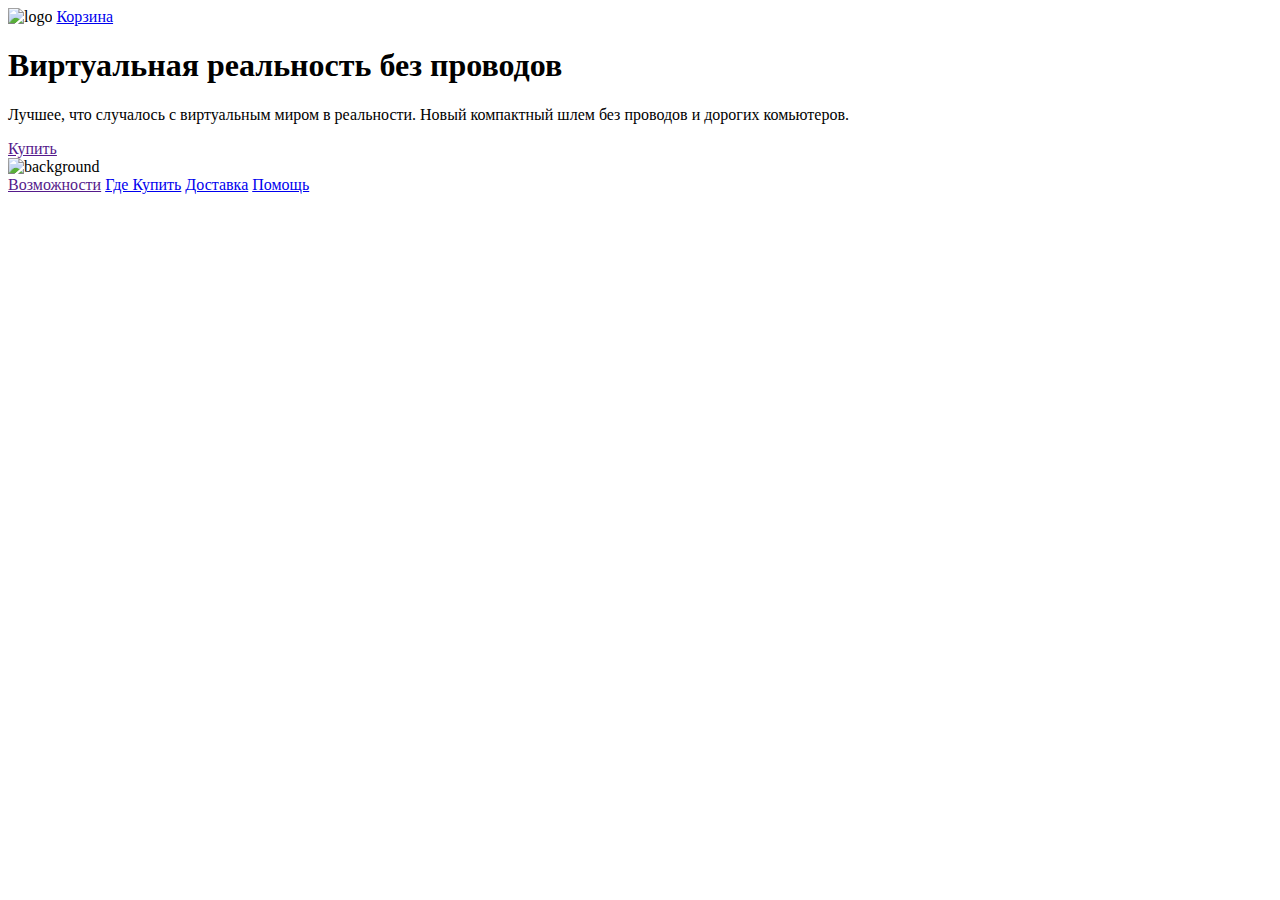
==== Week8/index_figmaboot.html @ 86f2ce25 "figma" ====
<!DOCTYPE html>
<html lang="en">
  <head>
    <meta charset="UTF-8" />
    <meta http-equiv="X-UA-Compatible" content="IE=edge" />
    <meta name="viewport" content="width=device-width, initial-scale=1.0" />
    <link rel="font1" href="assets/styles/IntroDemoCond-LightCAPS.otf" />
    <link rel="font1" href="assets/styles/RobotoSlab-VariableFont_wght.ttf" />
    <link rel="stylesheet" href="assets/styles/style3.css" />
    <link rel="stylesheet" href="assets/styles/normalize.css" />
    <title>VR</title>
  </head>
  <body class="site">
    <header>
      <img class="logo" src="assets/images/logo.svg" alt="logo" />
      <a class="basket basket_button" href="!#">Корзина</a>
    </header>
    <main>
      <section class="main-part">
        <div class="text">
          <h1 class="main-title">Виртуальная реальность без проводов</h1>
          <p class="second-paragraph">
            Лучшее, что случалось с виртуальным миром в реальности. Новый
            компактный шлем без проводов и дорогих комьютеров.
          </p>
          <a class="main-button" href="">Купить</a>
        </div>
        <div class="main-image">
          <img src="assets/images/background.svg" alt="background" />
        </div>
      </section>
    </main>
    <footer>
      <nav>
        <a class="menu" href="">Возможности</a>
        <a class="menu" href="!#">Где Купить</a>
        <a class="menu" href="!#">Доставка</a>
        <a class="menu" href="!#">Помощь</a>
      </nav>
    </footer>
  </body>
</html>
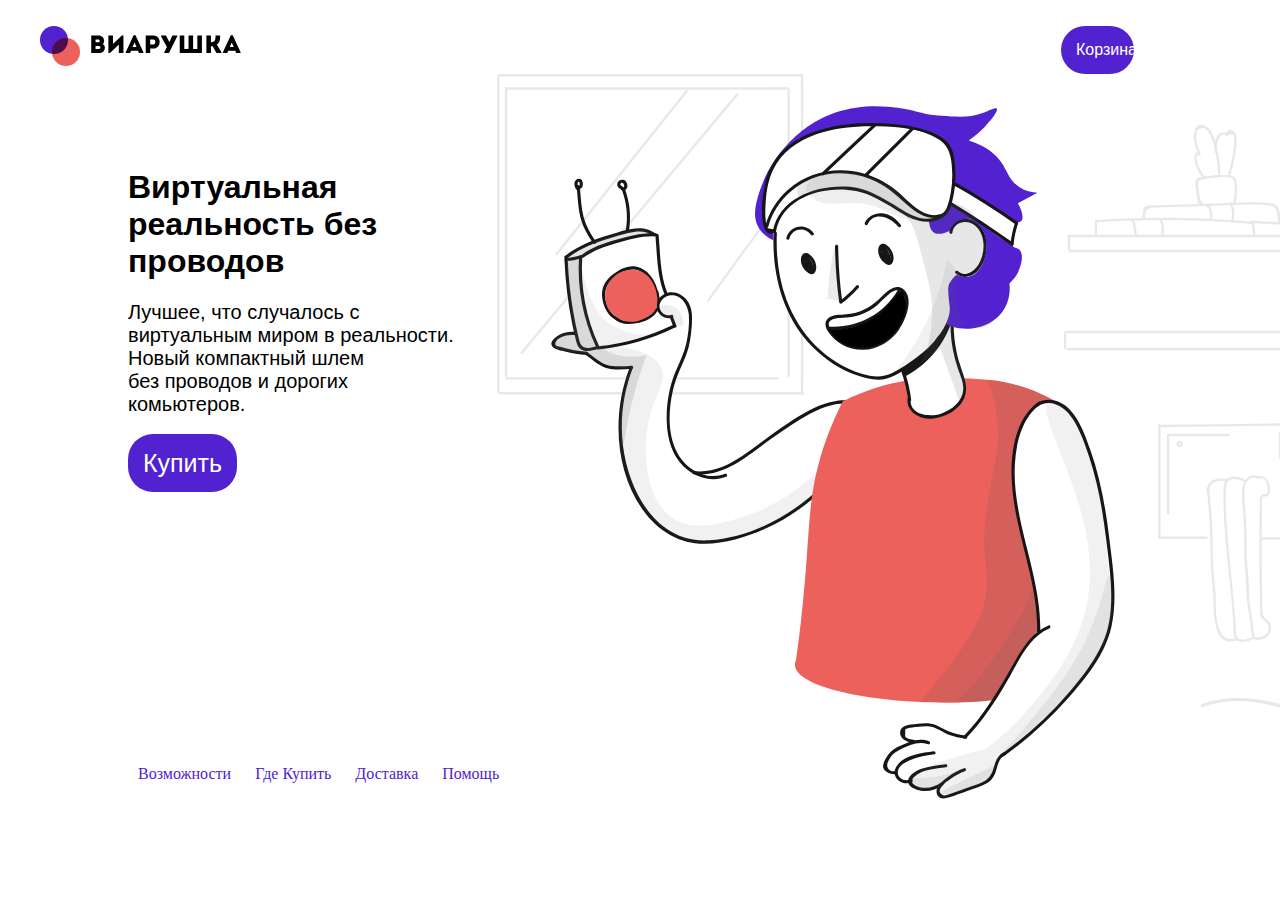
==== commit 142400b6: "update2" ====
--- a/Week8/index_figmaboot.html
+++ b/Week8/index_figmaboot.html
@@ -32,7 +32,7 @@
     </main>
     <footer>
       <nav>
-        <a class="menu" href="">Возможности</a>
+        <a class="menu" href="features.html">Возможности</a>
         <a class="menu" href="!#">Где Купить</a>
         <a class="menu" href="!#">Доставка</a>
         <a class="menu" href="!#">Помощь</a>
--- a/Week8/assets/styles/style3.css
+++ b/Week8/assets/styles/style3.css
@@ -0,0 +1,102 @@
+.site{
+    display: grid;
+    grid-template-areas: 
+    "header header header"
+    "main main main"
+    "footer footer footer";
+}
+header{
+    display: grid;
+    grid-area: header;
+    grid-template-areas: "logo basket";
+    justify-content: space-between;
+    margin-right: 10%;
+    margin-top: 2%;
+}
+main{
+    grid-area: main;
+}
+footer{
+    display: grid;
+    grid-area: footer;
+   }
+.basket{
+    grid-area: basket;
+    margin-right: 20%;
+}
+.logo{
+    grid-area: logo;
+    margin-left: 20%;
+}
+.basket_button{
+    background-color: #5222D0;
+    border-radius: 25px;
+    text-decoration: none;
+    color: white;
+    font-family: 'Intro Demo Cond Light CAPS', Helvetica, sans-serif;
+    align-self:center;
+    text-align: center;
+    padding: 15px;
+}
+h1{
+    font-family: 'Intro Demo Cond Light CAPS', Helvetica, sans-serif;
+    font-size: 60px;
+}
+.second-paragraph{
+    font-family: 'Roboto Slab', Helvetica, sans-serif;
+    font-size: 20px;
+
+}
+.main-part{
+    display: grid;
+    grid-template-areas: "text main-image";
+    justify-content: space-between;
+    margin-left: 10%;
+}
+
+.text{
+    grid-area: text;
+    margin-top: 20%;
+margin-right: 10%;
+grid-template-areas:
+"main-title main-title"
+"second-paragraph second-paragraph"
+"main-button main-button";
+align-items: center;
+}
+.main-title{
+    grid-area: main-title;
+}
+.second-paragraph{
+    grid-area: second-paragraph;
+    margin-bottom: 10%;
+}
+.main-image{
+    grid-area: main-image;
+    height: 80%;
+}
+.main-button{
+    grid-area:main-button;
+    background-color: #5222D0;
+    border-radius: 25px;
+    text-decoration: none;
+    font-family: 'Intro Demo Cond Light CAPS', Helvetica, sans-serif;
+    font-size: 25px;
+    color: white;
+    align-self:center;
+    text-align: center;
+    padding: 15px;
+  }
+
+.menu{
+    color: #5222D0;
+    text-decoration: none;
+    padding-left: 10px;
+    padding-right: 10px;
+    }
+
+   nav{
+    margin-left: 10%;
+    margin-bottom: 3%;
+margin-top: -3%;
+   }